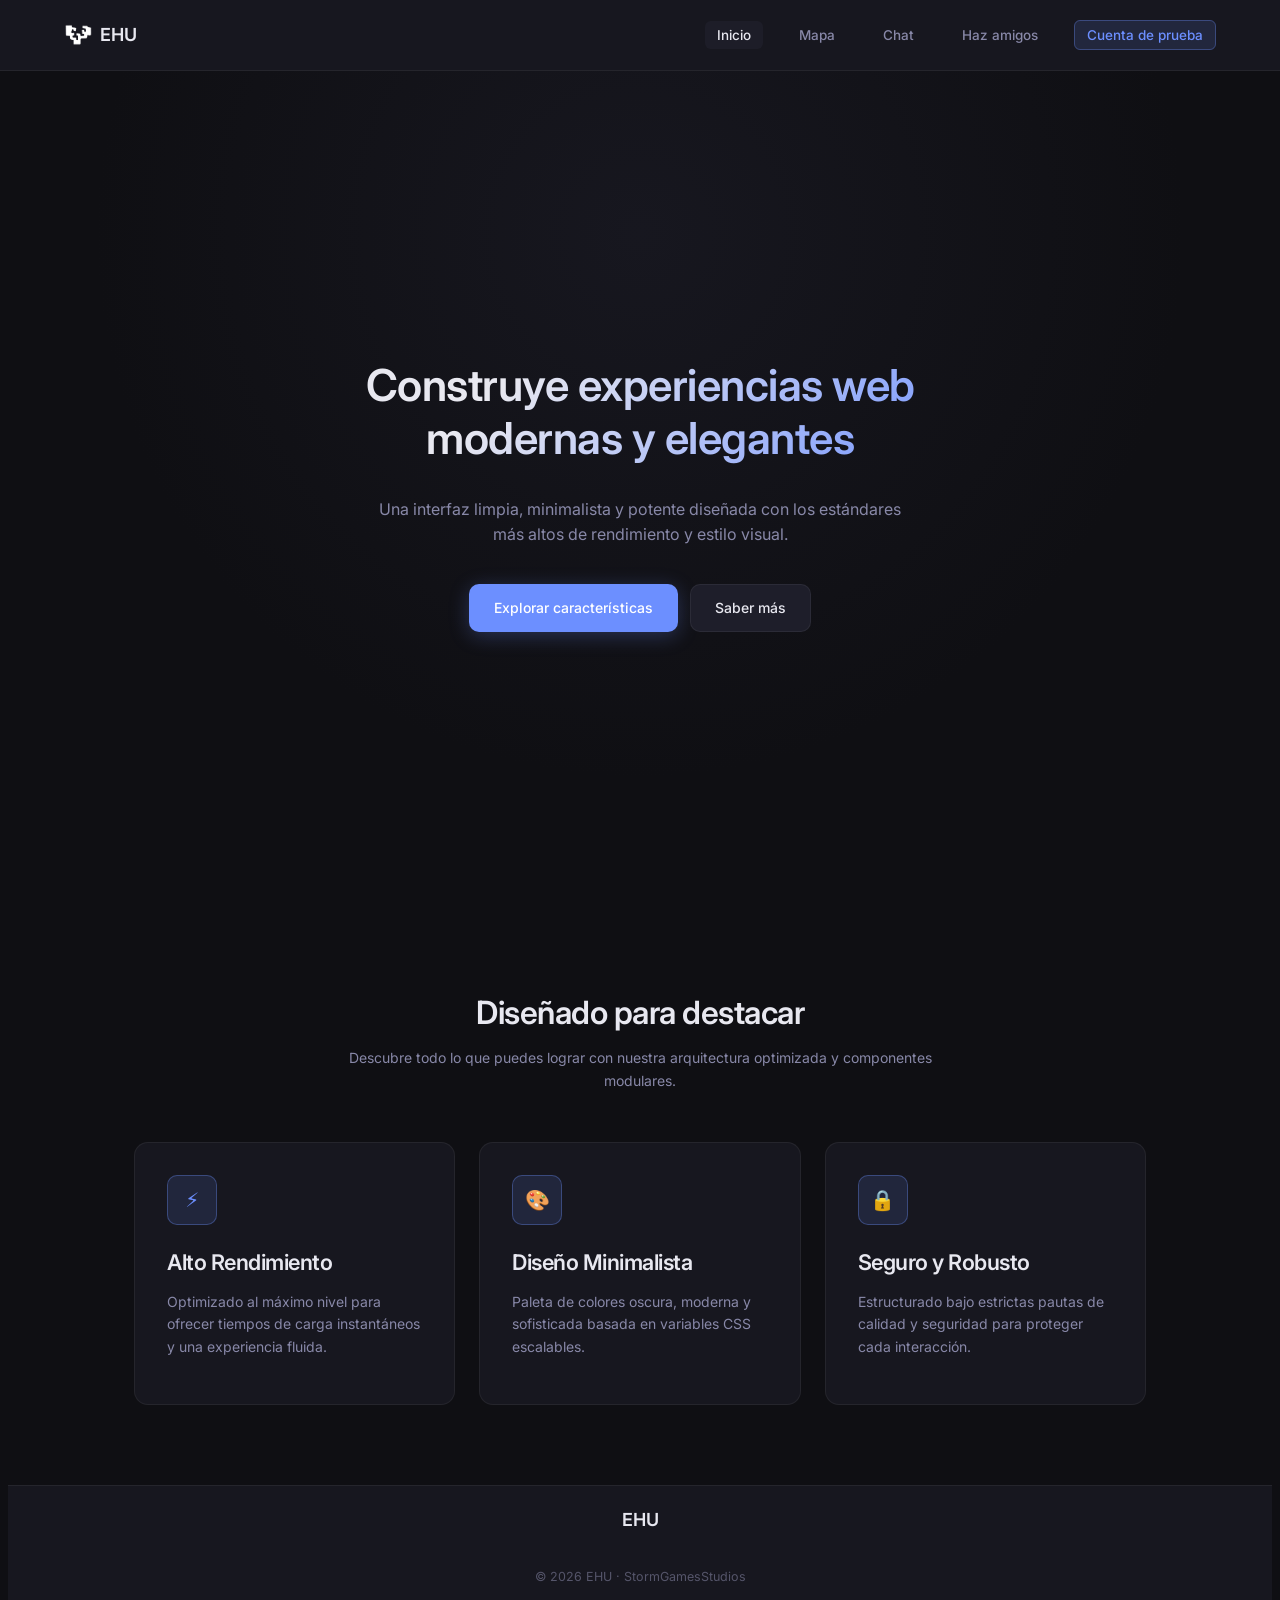
==== index.html @ b41dc415 "Act 1" ====
<!DOCTYPE html>
<html lang="es">

<head>
    <meta charset="UTF-8">
    <meta name="viewport" content="width=device-width, initial-scale=1.0">
    <title>Inicio · EHU</title>
    <link rel="preconnect" href="https://fonts.googleapis.com">
    <link rel="preconnect" href="https://fonts.gstatic.com" crossorigin>
    <link href="https://fonts.googleapis.com/css2?family=Inter:wght@300;400;500;600;700&display=swap" rel="stylesheet">
    <link rel="stylesheet" href="style.css">
</head>

<body>

    <!-- HEADER & NAVIGATION -->
    <header>
        <div class="logo">
            <img src="images/ehu-logo.webp" alt="EHU">
            <span>EHU</span>
        </div>
        <nav>
            <ul>
                <li><a href="#" class="active">Inicio</a></li>
                <li><a href="mapa.html">Mapa</a></li>
                <li><a href="chat.html">Chat</a></li>
                <li><a href="hacer-amigos.html">Haz amigos</a></li>
                <li><a href="cuenta.html" class="nav-cta">Cuenta de prueba</a></li>
            </ul>
        </nav>
    </header>

    <!-- MAIN CONTENT -->
    <main>
        <!-- HERO SECTION -->
        <section class="hero">
            <!--
            <div class="hero-badge">
                <svg width="14" height="14" viewBox="0 0 24 24" fill="none" stroke="currentColor" stroke-width="2"
                    stroke-linecap="round" stroke-linejoin="round">
                    <polygon
                        points="12 2 15.09 8.26 22 9.27 17 14.14 18.18 21.02 12 17.77 5.82 21.02 7 14.14 2 9.27 8.91 8.26 12 2">
                    </polygon>
                </svg>
                Nueva Versión Disponible
            </div>
        -->
            <h1>Construye experiencias web modernas y elegantes</h1>
            <p>Una interfaz limpia, minimalista y potente diseñada con los estándares más altos de rendimiento y estilo
                visual.</p>
            <div class="hero-actions">
                <a href="#features" class="btn btn-primary">Explorar características</a>
                <a href="#contact" class="btn btn-secondary">Saber más</a>
            </div>
        </section>

        <!-- FEATURES SECTION -->
        <section id="features">
            <div class="section-header">
                <h2>Diseñado para destacar</h2>
                <p>Descubre todo lo que puedes lograr con nuestra arquitectura optimizada y componentes modulares.</p>
            </div>
            <div class="grid">
                <div class="card">
                    <div class="card-icon">⚡</div>
                    <h3>Alto Rendimiento</h3>
                    <p>Optimizado al máximo nivel para ofrecer tiempos de carga instantáneos y una experiencia fluida.
                    </p>
                </div>
                <div class="card">
                    <div class="card-icon">🎨</div>
                    <h3>Diseño Minimalista</h3>
                    <p>Paleta de colores oscura, moderna y sofisticada basada en variables CSS escalables.</p>
                </div>
                <div class="card">
                    <div class="card-icon">🔒</div>
                    <h3>Seguro y Robusto</h3>
                    <p>Estructurado bajo estrictas pautas de calidad y seguridad para proteger cada interacción.</p>
                </div>
            </div>
        </section>
    </main>

    <!-- FOOTER -->
    <footer id="contact">
        <div class="logo">
            <span>EHU</span>
        </div>
        <p>&copy; 2026 EHU · StormGamesStudios</p>
    </footer>

</body>

</html>
---- style.css ----
/* ─── BASE STYLES & VARIABLES ──────────────────────────────────────────────── */

    {
    margin: 0;
    padding: 0;
    box-sizing: border-box;
}

:root {
    --bg-base: #0f0f13;
    --bg-surface: #17171f;
    --bg-elevated: #1e1e2a;
    --bg-hover: #25253380;
    --border: #ffffff0f;
    --border-focus: #6c8fff55;
    --text-primary: #e8e8f0;
    --text-secondary: #8888a8;
    --text-muted: #55556a;
    --accent: #6c8fff;
    --accent-soft: #6c8fff22;
    --accent-glow: #6c8fff44;
    --purple: #a78bfa;
    --radius-sm: 6px;
    --radius-md: 10px;
    --radius-lg: 14px;
    --header-h: 70px;
}

html {
    scroll-behavior: smooth;
}

body {
    min-height: 100vh;
    background: var(--bg-base);
    color: var(--text-primary);
    font-family: "Inter", system-ui, -apple-system, sans-serif;
    font-size: 14px;
    line-height: 1.6;
    -webkit-font-smoothing: antialiased;
}

/* ─── TYPOGRAPHY ───────────────────────────────────────────────────────────── */
h1,
h2,
h3,
h4,
h5,
h6 {
    color: var(--text-primary);
    font-weight: 600;
    letter-spacing: -0.5px;
}

h1 {
    font-size: 2.75rem;
    line-height: 1.2;
}

h2 {
    font-size: 2rem;
    line-height: 1.3;
}

h3 {
    font-size: 1.35rem;
    line-height: 1.4;
}

p {
    color: var(--text-secondary);
}

a {
    color: var(--accent);
    text-decoration: none;
    transition: color 0.15s ease;
}

a:hover {
    color: var(--purple);
}

/* ─── HEADER & NAVIGATION ──────────────────────────────────────────────────── */
header {
    position: fixed;
    top: 0;
    left: 0;
    right: 0;
    height: var(--header-h);
    background: var(--bg-surface);
    border-bottom: 1px solid var(--border);
    display: flex;
    align-items: center;
    justify-content: space-between;
    padding: 0 5%;
    z-index: 1000;
    backdrop-filter: blur(8px);
}

.logo {
    font-size: 18px;
    font-weight: 600;
    color: var(--text-primary);
    display: flex;
    align-items: center;
    gap: 8px;
}

.logo img {
    width: 28px;
    height: 28px;
    object-fit: contain;
    filter: brightness(0) invert(1);
}

nav ul {
    display: flex;
    list-style: none;
    gap: 24px;
    align-items: center;
}

nav a {
    color: var(--text-secondary);
    font-size: 13.5px;
    font-weight: 500;
    padding: 6px 12px;
    border-radius: var(--radius-sm);
    transition: background 0.15s, color 0.15s;
}

nav a:hover,
nav a.active {
    background: var(--bg-hover);
    color: var(--text-primary);
}

.nav-cta {
    background: var(--accent-soft) !important;
    border: 1px solid var(--border-focus);
    color: var(--accent) !important;
}

.nav-cta:hover {
    background: var(--accent) !important;
    color: #fff !important;
}

/* ─── MAIN LAYOUT & HERO SECTION ───────────────────────────────────────────── */
main {
    margin-top: var(--header-h);
}

.hero {
    min-height: calc(85vh - var(--header-h));
    display: flex;
    flex-direction: column;
    align-items: center;
    justify-content: center;
    text-align: center;
    padding: 60px 20px;
    background: radial-gradient(circle at 50% 20%, #1e1e2a88 0%, transparent 60%);
}

.hero-badge {
    display: inline-flex;
    align-items: center;
    gap: 6px;
    padding: 6px 14px;
    background: var(--bg-elevated);
    border: 1px solid var(--border);
    border-radius: 50px;
    font-size: 12px;
    color: var(--text-secondary);
    margin-bottom: 24px;
}

.hero h1 {
    max-width: 700px;
    margin-bottom: 16px;
    background: linear-gradient(135deg, var(--text-primary) 30%, var(--accent) 100%);
    -webkit-background-clip: text;
    -webkit-text-fill-color: transparent;
}

.hero p {
    max-width: 550px;
    font-size: 16px;
    margin-bottom: 36px;
}

.hero-actions {
    display: flex;
    gap: 12px;
}

/* ─── BUTTONS ──────────────────────────────────────────────────────────────── */
.btn {
    display: inline-flex;
    align-items: center;
    justify-content: center;
    gap: 8px;
    padding: 12px 24px;
    border-radius: var(--radius-md);
    font-size: 14px;
    font-weight: 500;
    font-family: inherit;
    cursor: pointer;
    border: 1px solid transparent;
    transition: background 0.15s, border-color 0.15s, transform 0.1s;
}

.btn:active {
    transform: scale(0.98);
}

.btn-primary {
    background: var(--accent);
    color: #fff;
    box-shadow: 0 4px 20px var(--accent-glow);
}

.btn-primary:hover {
    background: #5b7de8;
}

.btn-secondary {
    background: var(--bg-elevated);
    border-color: var(--border);
    color: var(--text-primary);
}

.btn-secondary:hover {
    background: var(--bg-hover);
    border-color: var(--border-focus);
}

/* ─── SECTIONS & CARDS (FEATURES/GRID) ─────────────────────────────────────── */
section {
    padding: 80px 10%;
}

.section-header {
    text-align: center;
    max-width: 600px;
    margin: 0 auto 50px;
}

.section-header h2 {
    margin-bottom: 12px;
}

.grid {
    display: grid;
    grid-template-columns: repeat(auto-fit, minmax(280px, 1fr));
    gap: 24px;
}

.card {
    background: var(--bg-surface);
    border: 1px solid var(--border);
    border-radius: var(--radius-lg);
    padding: 32px;
    transition: border-color 0.2s, background 0.2s, transform 0.2s;
}

.card:hover {
    background: var(--bg-elevated);
    border-color: var(--border-focus);
    transform: translateY(-4px);
    box-shadow: 0 12px 32px #00000044;
}

.card-icon {
    width: 48px;
    height: 48px;
    border-radius: var(--radius-md);
    background: var(--accent-soft);
    border: 1px solid var(--border-focus);
    display: flex;
    align-items: center;
    justify-content: center;
    color: var(--accent);
    font-size: 20px;
    margin-bottom: 20px;
}

.card h3 {
    margin-bottom: 10px;
}

/* ─── FOOTER ───────────────────────────────────────────────────────────────── */
footer {
    background: var(--bg-surface);
    border-top: 1px solid var(--border);
    padding: 20px;
    display: flex;
    flex-direction: column;
    gap: 20px;
    align-items: center;
    text-align: center;
}

footer p {
    font-size: 12.5px;
    color: var(--text-muted);
}
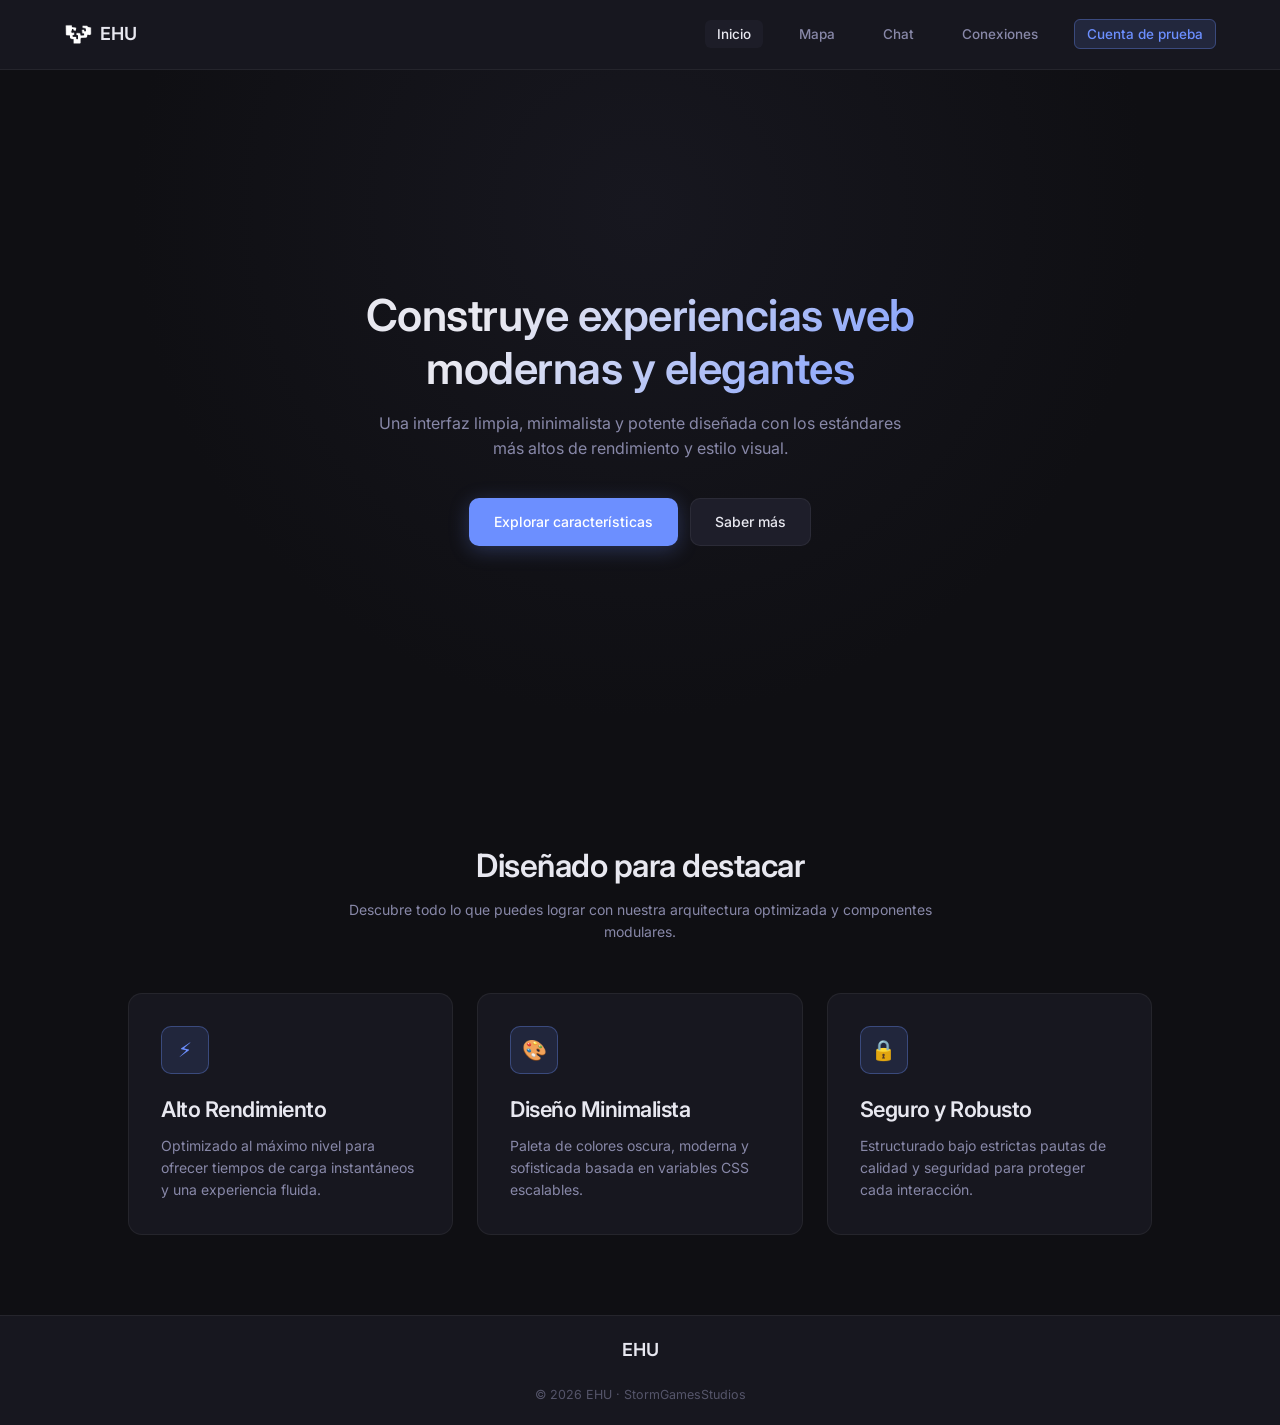
==== commit fd6898d4: "Act 5" ====
--- a/index.html
+++ b/index.html
@@ -24,7 +24,7 @@
                 <li><a href="#" class="active">Inicio</a></li>
                 <li><a href="mapa.html">Mapa</a></li>
                 <li><a href="chat.html">Chat</a></li>
-                <li><a href="hacer-amigos.html">Haz amigos</a></li>
+                <li><a href="conexiones.html">Conexiones</a></li>
                 <li><a href="cuenta.html" class="nav-cta">Cuenta de prueba</a></li>
             </ul>
         </nav>
@@ -88,7 +88,6 @@
         </div>
         <p>&copy; 2026 EHU · StormGamesStudios</p>
     </footer>
-
 </body>
 
 </html>
--- a/style.css
+++ b/style.css
@@ -1,6 +1,6 @@
 /* ─── BASE STYLES & VARIABLES ──────────────────────────────────────────────── */
 
-    {
+* {
     margin: 0;
     padding: 0;
     box-sizing: border-box;
@@ -305,4 +305,784 @@
 footer p {
     font-size: 12.5px;
     color: var(--text-muted);
+}
+
+/* ─── ACCOUNT PAGE ─────────────────────────────────────────────────────────── */
+.account-page {
+    min-height: calc(100vh - var(--header-h));
+    padding: 56px 8% 80px;
+    background: radial-gradient(ellipse at 8% 0%, #26354a55 0%, transparent 34%);
+}
+
+.account-heading {
+    max-width: 1180px;
+    margin: 0 auto 32px;
+    padding: 0;
+    display: flex;
+    align-items: flex-end;
+    justify-content: space-between;
+    gap: 24px;
+}
+
+.account-eyebrow,
+.section-kicker {
+    display: block;
+    margin-bottom: 8px;
+    color: var(--accent);
+    font-size: 11px;
+    font-weight: 700;
+    letter-spacing: 1px;
+    text-transform: uppercase;
+}
+
+.account-heading h1 {
+    margin-bottom: 8px;
+    font-size: 2.25rem;
+}
+
+.account-heading p {
+    font-size: 14px;
+}
+
+.account-status,
+.verified-label {
+    display: inline-flex;
+    align-items: center;
+    gap: 8px;
+    color: #a8d8bd;
+    font-size: 12px;
+    font-weight: 600;
+}
+
+.account-status {
+    padding: 8px 12px;
+    border: 1px solid #6fb68b44;
+    border-radius: var(--radius-sm);
+    background: #6fb68b12;
+}
+
+.account-status span {
+    width: 7px;
+    height: 7px;
+    border-radius: 50%;
+    background: #77c998;
+}
+
+.account-layout {
+    max-width: 1180px;
+    margin: 0 auto;
+    display: grid;
+    grid-template-columns: minmax(230px, 0.75fr) minmax(0, 2fr);
+    align-items: start;
+    gap: 22px;
+}
+
+.account-sidebar,
+.account-section {
+    background: var(--bg-surface);
+    border: 1px solid var(--border);
+    border-radius: var(--radius-md);
+}
+
+.account-sidebar {
+    padding: 26px;
+}
+
+.profile-summary {
+    padding-bottom: 24px;
+    border-bottom: 1px solid var(--border);
+    text-align: center;
+}
+
+.profile-avatar {
+    width: 76px;
+    height: 76px;
+    margin: 0 auto 16px;
+    display: grid;
+    place-items: center;
+    border: 1px solid #6c8fff77;
+    border-radius: 50%;
+    background: linear-gradient(145deg, #314663, #202c3b);
+    color: #e8efff;
+    font-size: 24px;
+    font-weight: 600;
+}
+
+.profile-summary h2 {
+    margin-bottom: 4px;
+    font-size: 18px;
+}
+
+.profile-email {
+    overflow-wrap: anywhere;
+    font-size: 12px;
+}
+
+.profile-tag {
+    display: inline-block;
+    margin-top: 14px;
+    padding: 4px 10px;
+    border-radius: 4px;
+    background: var(--accent-soft);
+    color: #a9bcff;
+    font-size: 11px;
+    font-weight: 600;
+}
+
+.sidebar-detail {
+    padding: 18px 0 0;
+}
+
+.detail-label,
+.profile-field dt {
+    display: block;
+    margin-bottom: 5px;
+    color: var(--text-muted);
+    font-size: 11px;
+    font-weight: 600;
+    text-transform: uppercase;
+}
+
+.sidebar-detail strong {
+    display: block;
+    color: var(--text-primary);
+    font-size: 12px;
+    font-weight: 500;
+    line-height: 1.5;
+}
+
+.account-content {
+    display: grid;
+    gap: 18px;
+}
+
+.account-section {
+    padding: 25px 28px;
+}
+
+.account-section-heading {
+    margin-bottom: 22px;
+    display: flex;
+    align-items: center;
+    justify-content: space-between;
+    gap: 16px;
+}
+
+.account-section-heading .section-kicker {
+    margin-bottom: 4px;
+    font-size: 10px;
+}
+
+.account-section-heading h2 {
+    font-size: 18px;
+    letter-spacing: 0;
+}
+
+.section-note {
+    color: var(--text-muted);
+    font-size: 11px;
+}
+
+.profile-fields {
+    display: grid;
+    grid-template-columns: repeat(2, minmax(0, 1fr));
+    gap: 20px 24px;
+}
+
+.profile-field {
+    min-width: 0;
+}
+
+.profile-field dd {
+    display: flex;
+    align-items: center;
+    flex-wrap: wrap;
+    gap: 8px;
+    color: var(--text-primary);
+    font-size: 13px;
+    overflow-wrap: anywhere;
+}
+
+.verified-label {
+    padding: 2px 7px;
+    border-radius: 3px;
+    background: #6fb68b18;
+    font-size: 10px;
+}
+
+.preference-row {
+    min-height: 70px;
+    padding: 14px 0;
+    display: flex;
+    align-items: center;
+    justify-content: space-between;
+    gap: 16px;
+    border-top: 1px solid var(--border);
+}
+
+.preference-row strong {
+    color: var(--text-primary);
+    font-size: 12px;
+}
+
+.preference-row p {
+    margin-top: 3px;
+    font-size: 11px;
+}
+
+.preference-value {
+    flex: 0 0 auto;
+    color: var(--text-secondary);
+    font-size: 11px;
+}
+
+.account-actions {
+    margin-top: 12px;
+    padding-top: 18px;
+    display: flex;
+    justify-content: flex-end;
+    gap: 10px;
+    border-top: 1px solid var(--border);
+}
+
+.account-actions .btn {
+    padding: 9px 14px;
+    font-size: 12px;
+}
+
+@media (max-width: 760px) {
+    :root {
+        --header-h: 104px;
+    }
+
+    header {
+        flex-direction: column;
+        align-items: center;
+        justify-content: center;
+        gap: 4px;
+        padding: 6px 12px;
+    }
+
+    nav {
+        width: 100%;
+    }
+
+    nav ul {
+        justify-content: space-between;
+        gap: 0;
+    }
+
+    nav a {
+        padding: 5px 4px;
+        font-size: 11px;
+        white-space: nowrap;
+    }
+
+    .account-page {
+        padding: 38px 5% 56px;
+    }
+
+    .account-layout {
+        grid-template-columns: 1fr;
+    }
+
+    .account-sidebar {
+        display: grid;
+        grid-template-columns: repeat(3, minmax(0, 1fr));
+        gap: 0 16px;
+    }
+
+    .profile-summary {
+        grid-column: 1 / -1;
+    }
+}
+
+@media (max-width: 520px) {
+    .account-heading {
+        align-items: flex-start;
+        flex-direction: column;
+    }
+
+    .account-heading h1 {
+        font-size: 1.9rem;
+    }
+
+    .account-sidebar {
+        grid-template-columns: 1fr;
+    }
+
+    .account-section {
+        padding: 21px 18px;
+    }
+
+    .profile-fields {
+        grid-template-columns: 1fr;
+        gap: 17px;
+    }
+
+    .profile-field-wide {
+        grid-column: auto;
+    }
+
+    .account-actions {
+        align-items: stretch;
+        flex-direction: column-reverse;
+    }
+}
+
+/* ─── CHAT DEMO ────────────────────────────────────────────────────────────── */
+.chat-page {
+    min-height: calc(100vh - var(--header-h));
+    padding: 38px 6% 64px;
+    background: radial-gradient(ellipse at 88% 0%, #34463233 0%, transparent 34%);
+}
+
+.chat-titlebar {
+    max-width: 1280px;
+    margin: 0 auto 24px;
+    display: flex;
+    align-items: flex-end;
+    justify-content: space-between;
+    gap: 20px;
+}
+
+.chat-eyebrow {
+    display: block;
+    margin-bottom: 7px;
+    color: #90bd8c;
+    font-size: 10px;
+    font-weight: 700;
+    letter-spacing: 1px;
+    text-transform: uppercase;
+}
+
+.chat-titlebar h1 {
+    margin-bottom: 5px;
+    font-size: 2rem;
+}
+
+.chat-titlebar p {
+    font-size: 13px;
+}
+
+.chat-demo-label {
+    padding: 7px 10px;
+    border: 1px solid #ffffff18;
+    border-radius: var(--radius-sm);
+    color: var(--text-secondary);
+    font-size: 11px;
+    white-space: nowrap;
+}
+
+.chat-workspace {
+    max-width: 1280px;
+    min-height: 620px;
+    height: min(680px, calc(100vh - 225px));
+    margin: 0 auto;
+    display: grid;
+    grid-template-columns: minmax(250px, 0.75fr) minmax(0, 1.8fr);
+    overflow: hidden;
+    background: #15161b;
+    border: 1px solid var(--border);
+    border-radius: var(--radius-md);
+    box-shadow: 0 22px 60px #00000022;
+}
+
+.chat-sidebar {
+    min-width: 0;
+    display: flex;
+    flex-direction: column;
+    background: #17191e;
+    border-right: 1px solid var(--border);
+}
+
+.chat-sidebar-heading {
+    min-height: 68px;
+    padding: 0 20px;
+    display: flex;
+    align-items: center;
+    justify-content: space-between;
+    border-bottom: 1px solid var(--border);
+}
+
+.chat-sidebar-heading h2 {
+    font-size: 14px;
+    letter-spacing: 0;
+}
+
+.chat-sidebar-heading > span {
+    color: var(--text-muted);
+    font-size: 11px;
+}
+
+.chat-search {
+    height: 38px;
+    margin: 14px 14px 8px;
+    padding: 0 10px;
+    display: flex;
+    align-items: center;
+    gap: 8px;
+    border: 1px solid var(--border);
+    border-radius: var(--radius-sm);
+    background: #101115;
+    color: var(--text-muted);
+}
+
+.chat-search > span {
+    font-size: 21px;
+    line-height: 1;
+}
+
+.chat-search input,
+.chat-composer input {
+    width: 100%;
+    min-width: 0;
+    border: 0;
+    outline: 0;
+    background: transparent;
+    color: var(--text-primary);
+    font: inherit;
+}
+
+.chat-search input {
+    font-size: 11px;
+}
+
+.chat-search input::placeholder,
+.chat-composer input::placeholder {
+    color: var(--text-muted);
+}
+
+.conversation-list {
+    display: grid;
+}
+
+.conversation-item {
+    min-width: 0;
+    min-height: 76px;
+    padding: 12px 15px;
+    display: flex;
+    align-items: center;
+    gap: 11px;
+    border-bottom: 1px solid #ffffff08;
+}
+
+.conversation-item.is-active {
+    background: #90bd8c12;
+    box-shadow: inset 2px 0 #90bd8c;
+}
+
+.chat-avatar {
+    width: 38px;
+    height: 38px;
+    flex: 0 0 38px;
+    display: grid;
+    place-items: center;
+    border-radius: 50%;
+    color: #15171a;
+    font-size: 11px;
+    font-weight: 700;
+}
+
+.avatar-green {
+    background: #b4d5a7;
+}
+
+.avatar-coral {
+    background: #e4a397;
+}
+
+.avatar-gold {
+    background: #e4c986;
+}
+
+.conversation-copy {
+    min-width: 0;
+    flex: 1;
+}
+
+.conversation-topline {
+    display: flex;
+    align-items: baseline;
+    justify-content: space-between;
+    gap: 8px;
+}
+
+.conversation-topline strong {
+    overflow: hidden;
+    color: var(--text-primary);
+    font-size: 11px;
+    text-overflow: ellipsis;
+    white-space: nowrap;
+}
+
+.conversation-topline time {
+    flex: 0 0 auto;
+    color: var(--text-muted);
+    font-size: 9px;
+}
+
+.conversation-copy p {
+    overflow: hidden;
+    margin-top: 4px;
+    font-size: 10px;
+    text-overflow: ellipsis;
+    white-space: nowrap;
+}
+
+.chat-campus-note {
+    margin-top: auto;
+    padding: 16px;
+    display: flex;
+    align-items: center;
+    gap: 8px;
+    border-top: 1px solid var(--border);
+    color: var(--text-muted);
+    font-size: 10px;
+}
+
+.campus-note-dot,
+.online-dot {
+    width: 7px;
+    height: 7px;
+    display: inline-block;
+    border-radius: 50%;
+    background: #90bd8c;
+}
+
+.chat-thread {
+    min-width: 0;
+    padding: 0;
+    display: flex;
+    flex-direction: column;
+}
+
+.thread-header {
+    min-height: 68px;
+    padding: 0 24px;
+    display: flex;
+    align-items: center;
+    gap: 12px;
+    border-bottom: 1px solid var(--border);
+}
+
+.thread-person {
+    min-width: 0;
+}
+
+.thread-person h2 {
+    font-size: 12px;
+    letter-spacing: 0;
+}
+
+.thread-person p {
+    display: flex;
+    align-items: center;
+    gap: 6px;
+    margin-top: 2px;
+    font-size: 10px;
+}
+
+.thread-person .online-dot {
+    width: 6px;
+    height: 6px;
+}
+
+.thread-campus {
+    margin-left: auto;
+    color: var(--text-muted);
+    font-size: 10px;
+}
+
+.message-stream {
+    min-height: 0;
+    flex: 1;
+    padding: 24px clamp(16px, 5vw, 64px);
+    display: flex;
+    flex-direction: column;
+    align-items: flex-start;
+    gap: 18px;
+    overflow-y: auto;
+}
+
+.message-date {
+    width: 100%;
+    margin: 2px 0 6px;
+    display: flex;
+    align-items: center;
+    gap: 12px;
+    color: var(--text-muted);
+    font-size: 9px;
+}
+
+.message-date::before,
+.message-date::after {
+    height: 1px;
+    flex: 1;
+    content: "";
+    background: var(--border);
+}
+
+.message-group {
+    max-width: min(76%, 430px);
+    display: flex;
+    flex-direction: column;
+    gap: 5px;
+}
+
+.sent-group {
+    align-self: flex-end;
+    align-items: flex-end;
+}
+
+.message-author,
+.message-group time {
+    color: var(--text-muted);
+    font-size: 9px;
+}
+
+.message-bubble {
+    padding: 11px 14px;
+    border: 1px solid #ffffff0c;
+    border-radius: 4px 12px 12px 12px;
+    background: #22242a;
+    color: var(--text-primary);
+    font-size: 12px;
+    line-height: 1.55;
+    overflow-wrap: anywhere;
+}
+
+.sent-group .message-bubble {
+    border-color: #90bd8c25;
+    border-radius: 12px 4px 12px 12px;
+    background: #758f6330;
+}
+
+.thread-prompt {
+    align-self: center;
+    margin-top: 4px;
+    padding: 7px 10px;
+    border-radius: 4px;
+    background: #ffffff08;
+    color: var(--text-muted);
+    font-size: 9px;
+    text-align: center;
+}
+
+.chat-composer {
+    min-height: 64px;
+    margin: 0 20px 18px;
+    padding: 8px 9px 8px 14px;
+    display: flex;
+    align-items: center;
+    gap: 12px;
+    border: 1px solid var(--border);
+    border-radius: var(--radius-sm);
+    background: #111216;
+}
+
+.chat-composer input {
+    font-size: 11px;
+}
+
+.chat-composer button {
+    min-height: 36px;
+    padding: 0 14px;
+    display: inline-flex;
+    align-items: center;
+    gap: 8px;
+    border: 0;
+    border-radius: 4px;
+    background: #90bd8c;
+    color: #172016;
+    font: inherit;
+    font-size: 11px;
+    font-weight: 700;
+    cursor: default;
+}
+
+.chat-composer button span {
+    font-size: 15px;
+}
+
+@media (max-width: 760px) {
+    .chat-page {
+        padding: 30px 4% 44px;
+    }
+
+    .chat-workspace {
+        height: auto;
+        min-height: 630px;
+        grid-template-columns: minmax(190px, 0.75fr) minmax(0, 1.5fr);
+    }
+
+    .chat-sidebar-heading {
+        padding: 0 14px;
+    }
+
+    .conversation-item {
+        padding: 10px;
+    }
+
+    .thread-header {
+        padding: 0 14px;
+    }
+
+    .message-stream {
+        padding: 20px 16px;
+    }
+
+    .chat-composer {
+        margin: 0 12px 12px;
+    }
+}
+
+@media (max-width: 520px) {
+    .chat-titlebar {
+        align-items: flex-start;
+        flex-direction: column;
+        gap: 12px;
+    }
+
+    .chat-workspace {
+        min-height: 680px;
+        grid-template-columns: 1fr;
+        grid-template-rows: auto minmax(430px, 1fr);
+    }
+
+    .chat-sidebar {
+        border-right: 0;
+        border-bottom: 1px solid var(--border);
+    }
+
+    .chat-sidebar-heading {
+        min-height: 48px;
+    }
+
+    .chat-search,
+    .chat-campus-note,
+    .conversation-item:not(.is-active) {
+        display: none;
+    }
+
+    .conversation-item {
+        min-height: 64px;
+        padding: 10px 14px;
+    }
+
+    .thread-campus {
+        display: none;
+    }
+
+    .message-group {
+        max-width: 88%;
+    }
+
+    .chat-composer {
+        gap: 7px;
+    }
+
+    .chat-composer button {
+        padding: 0 10px;
+    }
 }
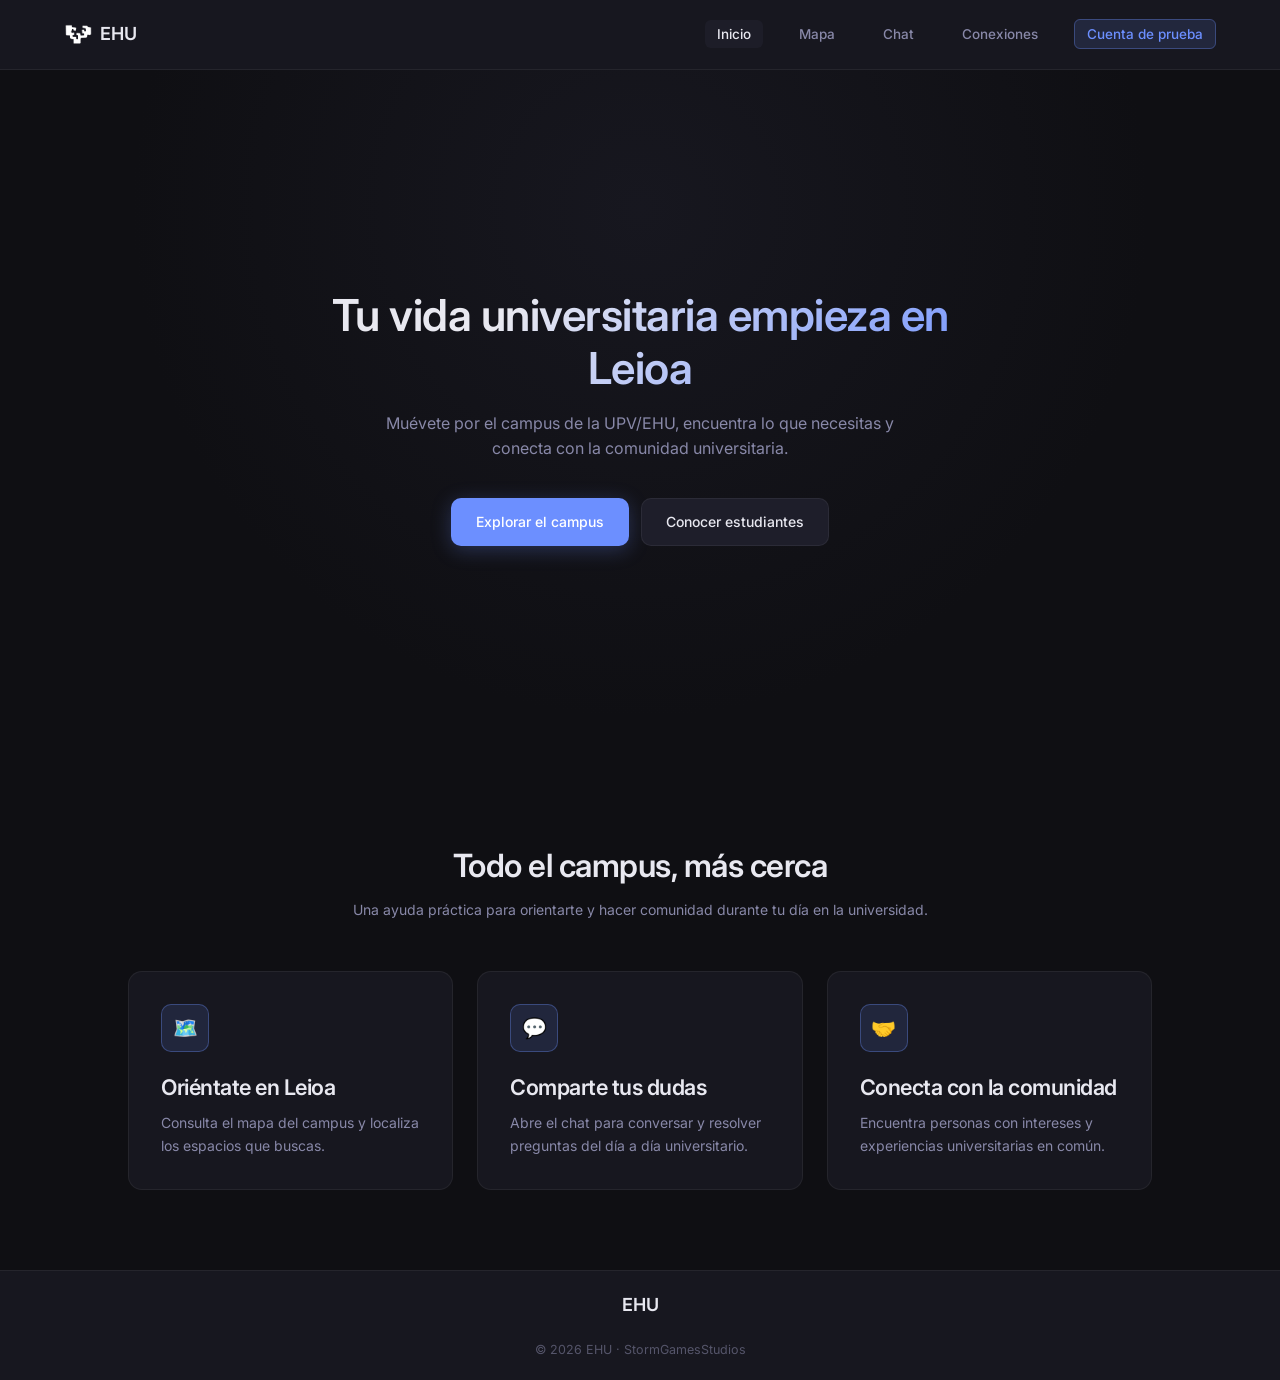
==== commit 7696db00: "Act 8" ====
--- a/index.html
+++ b/index.html
@@ -32,50 +32,35 @@
 
     <!-- MAIN CONTENT -->
     <main>
-        <!-- HERO SECTION -->
         <section class="hero">
-            <!--
-            <div class="hero-badge">
-                <svg width="14" height="14" viewBox="0 0 24 24" fill="none" stroke="currentColor" stroke-width="2"
-                    stroke-linecap="round" stroke-linejoin="round">
-                    <polygon
-                        points="12 2 15.09 8.26 22 9.27 17 14.14 18.18 21.02 12 17.77 5.82 21.02 7 14.14 2 9.27 8.91 8.26 12 2">
-                    </polygon>
-                </svg>
-                Nueva Versión Disponible
-            </div>
-        -->
-            <h1>Construye experiencias web modernas y elegantes</h1>
-            <p>Una interfaz limpia, minimalista y potente diseñada con los estándares más altos de rendimiento y estilo
-                visual.</p>
+            <h1>Tu vida universitaria empieza en Leioa</h1>
+            <p>Muévete por el campus de la UPV/EHU, encuentra lo que necesitas y conecta con la comunidad universitaria.</p>
             <div class="hero-actions">
-                <a href="#features" class="btn btn-primary">Explorar características</a>
-                <a href="#contact" class="btn btn-secondary">Saber más</a>
+                <a href="mapa.html" class="btn btn-primary">Explorar el campus</a>
+                <a href="conexiones.html" class="btn btn-secondary">Conocer estudiantes</a>
             </div>
         </section>
 
-        <!-- FEATURES SECTION -->
         <section id="features">
             <div class="section-header">
-                <h2>Diseñado para destacar</h2>
-                <p>Descubre todo lo que puedes lograr con nuestra arquitectura optimizada y componentes modulares.</p>
+                <h2>Todo el campus, más cerca</h2>
+                <p>Una ayuda práctica para orientarte y hacer comunidad durante tu día en la universidad.</p>
             </div>
             <div class="grid">
                 <div class="card">
-                    <div class="card-icon">⚡</div>
-                    <h3>Alto Rendimiento</h3>
-                    <p>Optimizado al máximo nivel para ofrecer tiempos de carga instantáneos y una experiencia fluida.
-                    </p>
+                    <div class="card-icon">🗺️</div>
+                    <h3>Oriéntate en Leioa</h3>
+                    <p>Consulta el mapa del campus y localiza los espacios que buscas.</p>
                 </div>
                 <div class="card">
-                    <div class="card-icon">🎨</div>
-                    <h3>Diseño Minimalista</h3>
-                    <p>Paleta de colores oscura, moderna y sofisticada basada en variables CSS escalables.</p>
+                    <div class="card-icon">💬</div>
+                    <h3>Comparte tus dudas</h3>
+                    <p>Abre el chat para conversar y resolver preguntas del día a día universitario.</p>
                 </div>
                 <div class="card">
-                    <div class="card-icon">🔒</div>
-                    <h3>Seguro y Robusto</h3>
-                    <p>Estructurado bajo estrictas pautas de calidad y seguridad para proteger cada interacción.</p>
+                    <div class="card-icon">🤝</div>
+                    <h3>Conecta con la comunidad</h3>
+                    <p>Encuentra personas con intereses y experiencias universitarias en común.</p>
                 </div>
             </div>
         </section>
--- a/style.css
+++ b/style.css
@@ -400,12 +400,20 @@
     margin: 0 auto 16px;
     display: grid;
     place-items: center;
+    overflow: hidden;
     border: 1px solid #6c8fff77;
     border-radius: 50%;
     background: linear-gradient(145deg, #314663, #202c3b);
     color: #e8efff;
     font-size: 24px;
     font-weight: 600;
+}
+
+.profile-avatar img {
+    width: 100%;
+    height: 100%;
+    border-radius: inherit;
+    object-fit: cover;
 }
 
 .profile-summary h2 {
@@ -630,48 +638,11 @@
     }
 }
 
-/* ─── CHAT DEMO ────────────────────────────────────────────────────────────── */
+/* ─── CHAT ─────────────────────────────────────────────────────────────────── */
 .chat-page {
     min-height: calc(100vh - var(--header-h));
-    padding: 38px 6% 64px;
+    padding: 28px 6% 48px;
     background: radial-gradient(ellipse at 88% 0%, #34463233 0%, transparent 34%);
-}
-
-.chat-titlebar {
-    max-width: 1280px;
-    margin: 0 auto 24px;
-    display: flex;
-    align-items: flex-end;
-    justify-content: space-between;
-    gap: 20px;
-}
-
-.chat-eyebrow {
-    display: block;
-    margin-bottom: 7px;
-    color: #90bd8c;
-    font-size: 10px;
-    font-weight: 700;
-    letter-spacing: 1px;
-    text-transform: uppercase;
-}
-
-.chat-titlebar h1 {
-    margin-bottom: 5px;
-    font-size: 2rem;
-}
-
-.chat-titlebar p {
-    font-size: 13px;
-}
-
-.chat-demo-label {
-    padding: 7px 10px;
-    border: 1px solid #ffffff18;
-    border-radius: var(--radius-sm);
-    color: var(--text-secondary);
-    font-size: 11px;
-    white-space: nowrap;
 }
 
 .chat-workspace {
@@ -1038,12 +1009,6 @@
 }
 
 @media (max-width: 520px) {
-    .chat-titlebar {
-        align-items: flex-start;
-        flex-direction: column;
-        gap: 12px;
-    }
-
     .chat-workspace {
         min-height: 680px;
         grid-template-columns: 1fr;
@@ -1085,4 +1050,598 @@
     .chat-composer button {
         padding: 0 10px;
     }
+}
+
+/* ─── CONNECTION DISCOVERY ─────────────────────────────────────────────────── */
+.connections-page {
+    min-height: calc(100vh - var(--header-h));
+    padding: 38px 5% 64px;
+    background: radial-gradient(ellipse at 82% 0%, #46533830 0%, transparent 34%);
+}
+
+.connections-heading,
+.connections-layout {
+    max-width: 1320px;
+    margin: 0 auto;
+}
+
+.connections-heading {
+    margin-bottom: 28px;
+    padding: 0;
+    display: flex;
+    align-items: flex-end;
+    justify-content: space-between;
+    gap: 24px;
+}
+
+.connections-eyebrow,
+.filter-kicker,
+.results-kicker {
+    display: block;
+    margin-bottom: 7px;
+    color: #a5c07d;
+    font-size: 10px;
+    font-weight: 700;
+    letter-spacing: 1px;
+    text-transform: uppercase;
+}
+
+.connections-heading h1 {
+    margin-bottom: 7px;
+    font-size: 2.15rem;
+}
+
+.connections-heading p {
+    font-size: 13px;
+}
+
+.student-context {
+    display: flex;
+    align-items: center;
+    gap: 9px;
+    color: var(--text-secondary);
+    font-size: 11px;
+}
+
+.context-avatar {
+    width: 32px;
+    height: 32px;
+    display: grid;
+    place-items: center;
+    border: 1px solid #a5c07d44;
+    border-radius: 50%;
+    background: #a5c07d18;
+    color: #c5d8a8;
+    font-size: 10px;
+    font-weight: 700;
+}
+
+.connections-layout {
+    display: grid;
+    grid-template-columns: minmax(230px, 270px) minmax(0, 1fr);
+    align-items: start;
+    gap: 26px;
+}
+
+.connections-results {
+    min-width: 0;
+    padding: 0;
+}
+
+.connections-filters {
+    padding: 20px;
+    border: 1px solid var(--border);
+    border-radius: var(--radius-md);
+    background: #17191e;
+}
+
+.filters-header,
+.results-header {
+    margin-bottom: 17px;
+    display: flex;
+    align-items: center;
+    justify-content: space-between;
+    gap: 12px;
+}
+
+.filter-kicker,
+.results-kicker {
+    margin-bottom: 4px;
+    font-size: 9px;
+}
+
+.filters-header h2,
+.results-header h2 {
+    font-size: 17px;
+    letter-spacing: 0;
+}
+
+.reset-filters {
+    padding: 6px 0 6px 8px;
+    border: 0;
+    background: transparent;
+    color: #b5c994;
+    font: inherit;
+    font-size: 10px;
+    cursor: pointer;
+}
+
+.reset-filters:hover {
+    color: #d1e4b0;
+}
+
+.filter-search {
+    height: 38px;
+    margin-bottom: 19px;
+    padding: 0 10px;
+    display: flex;
+    align-items: center;
+    gap: 8px;
+    border: 1px solid var(--border);
+    border-radius: var(--radius-sm);
+    background: #101115;
+    color: var(--text-muted);
+}
+
+.filter-search > span {
+    font-size: 20px;
+    line-height: 1;
+}
+
+.filter-search input {
+    width: 100%;
+    min-width: 0;
+    border: 0;
+    outline: 0;
+    background: transparent;
+    color: var(--text-primary);
+    font: inherit;
+    font-size: 11px;
+}
+
+.filter-search input::placeholder {
+    color: var(--text-muted);
+}
+
+.filter-group {
+    margin: 0 0 18px;
+    padding: 0;
+    border: 0;
+}
+
+.filter-group legend,
+.filter-select-group label {
+    margin-bottom: 9px;
+    color: var(--text-primary);
+    font-size: 11px;
+    font-weight: 600;
+}
+
+.filter-option {
+    min-height: 36px;
+    display: grid;
+    grid-template-columns: 16px minmax(0, 1fr);
+    align-items: center;
+    column-gap: 8px;
+    color: var(--text-secondary);
+    font-size: 11px;
+    cursor: pointer;
+}
+
+.filter-option input {
+    width: 14px;
+    height: 14px;
+    margin: 0;
+    accent-color: #a5c07d;
+}
+
+.filter-option span {
+    color: var(--text-primary);
+}
+
+.filter-option small {
+    grid-column: 2;
+    margin-top: -5px;
+    color: var(--text-muted);
+    font-size: 9px;
+}
+
+.compact-option {
+    min-height: 30px;
+}
+
+.filter-select-group {
+    margin-bottom: 15px;
+}
+
+.filter-select-group label {
+    display: block;
+}
+
+.filter-select-group select {
+    width: 100%;
+    height: 38px;
+    padding: 0 9px;
+    border: 1px solid var(--border);
+    border-radius: var(--radius-sm);
+    background: #101115;
+    color: var(--text-primary);
+    font: inherit;
+    font-size: 10px;
+}
+
+.privacy-note {
+    margin-top: 18px;
+    padding-top: 14px;
+    display: flex;
+    align-items: center;
+    gap: 7px;
+    border-top: 1px solid var(--border);
+    color: var(--text-muted);
+    font-size: 9px;
+}
+
+.privacy-note span {
+    color: #a5c07d;
+    font-size: 8px;
+}
+
+.results-header {
+    min-height: 55px;
+    margin-bottom: 16px;
+}
+
+.results-header h2 {
+    font-size: 19px;
+}
+
+.results-count {
+    color: var(--text-secondary);
+    font-size: 10px;
+}
+
+.profile-grid {
+    display: grid;
+    grid-template-columns: repeat(2, minmax(0, 1fr));
+    gap: 18px;
+}
+
+.connection-card {
+    min-width: 0;
+    overflow: hidden;
+    border: 1px solid var(--border);
+    border-radius: var(--radius-md);
+    background: #17191e;
+    transition: border-color 0.2s, transform 0.2s;
+}
+
+.connection-card:hover {
+    transform: translateY(-3px);
+    border-color: #a5c07d55;
+}
+
+.connection-card[hidden] {
+    display: none;
+}
+
+.profile-photo {
+    position: relative;
+    height: 190px;
+    overflow: hidden;
+    background: #242a27;
+}
+
+.profile-photo::after {
+    position: absolute;
+    inset: 35% 0 0;
+    content: "";
+    background: linear-gradient(transparent, #11131899);
+    pointer-events: none;
+}
+
+.profile-photo img {
+    width: 100%;
+    height: 100%;
+    display: block;
+    object-fit: cover;
+    object-position: center 38%;
+    filter: saturate(0.78);
+}
+
+.photo-mikel img {
+    object-position: center 35%;
+}
+
+.profile-location,
+.photo-index {
+    position: absolute;
+    z-index: 1;
+    bottom: 12px;
+    color: #fff;
+    font-size: 9px;
+    text-shadow: 0 1px 4px #000;
+}
+
+.profile-location {
+    left: 13px;
+}
+
+.photo-index {
+    right: 13px;
+    color: #ffffffbd;
+}
+
+.connection-card-body {
+    padding: 15px;
+}
+
+.profile-name-row {
+    display: flex;
+    align-items: baseline;
+    justify-content: space-between;
+    gap: 8px;
+}
+
+.profile-name-row h3 {
+    min-width: 0;
+    overflow: hidden;
+    font-size: 15px;
+    text-overflow: ellipsis;
+    white-space: nowrap;
+}
+
+.profile-name-row h3 span {
+    color: var(--text-secondary);
+    font-size: 12px;
+    font-weight: 400;
+}
+
+.profile-online {
+    flex: 0 0 auto;
+    display: flex;
+    align-items: center;
+    gap: 5px;
+    color: #a5c07d;
+    font-size: 9px;
+}
+
+.profile-online i {
+    width: 6px;
+    height: 6px;
+    border-radius: 50%;
+    background: #a5c07d;
+}
+
+.profile-degree {
+    margin-top: 3px;
+    color: #c3cead;
+    font-size: 10px;
+}
+
+.profile-degree span {
+    padding: 0 3px;
+    color: var(--text-muted);
+}
+
+.profile-bio {
+    min-height: 45px;
+    margin-top: 12px;
+    font-size: 10px;
+    line-height: 1.55;
+}
+
+.interest-tags {
+    min-height: 48px;
+    margin-top: 10px;
+    display: flex;
+    align-content: flex-start;
+    flex-wrap: wrap;
+    gap: 5px;
+}
+
+.interest-tags span {
+    padding: 4px 7px;
+    border: 1px solid #a5c07d22;
+    border-radius: 3px;
+    background: #a5c07d0c;
+    color: #c0c9ac;
+    font-size: 8px;
+}
+
+.profile-actions {
+    margin-top: 12px;
+    padding-top: 12px;
+    display: flex;
+    justify-content: space-between;
+    align-items: center;
+    gap: 10px;
+    border-top: 1px solid var(--border);
+}
+
+.pass-button,
+.connect-button {
+    min-height: 36px;
+    border-radius: 4px;
+    font: inherit;
+    cursor: pointer;
+}
+
+.pass-button {
+    width: 36px;
+    border: 1px solid var(--border);
+    background: transparent;
+    color: var(--text-secondary);
+    font-size: 21px;
+    line-height: 1;
+}
+
+.pass-button:hover {
+    border-color: #e4a39766;
+    color: #e4a397;
+}
+
+.connect-button {
+    min-width: 130px;
+    padding: 0 13px;
+    border: 1px solid #a5c07d44;
+    background: #a5c07d;
+    color: #1a2015;
+    font-size: 10px;
+    font-weight: 700;
+}
+
+.connect-button > span {
+    margin-right: 4px;
+    font-size: 14px;
+}
+
+.connect-button:hover {
+    background: #bfd49a;
+}
+
+.connect-button.is-connected {
+    border-color: #a5c07d44;
+    background: #a5c07d18;
+    color: #bdd396;
+    cursor: default;
+}
+
+.empty-results {
+    margin-top: 24px;
+    padding: 32px 20px;
+    border: 1px dashed #ffffff20;
+    border-radius: var(--radius-sm);
+    color: var(--text-secondary);
+    font-size: 12px;
+    text-align: center;
+}
+
+.demo-disclaimer {
+    margin-top: 16px;
+    color: var(--text-muted);
+    font-size: 9px;
+    text-align: right;
+}
+
+@media (max-width: 900px) {
+    .connections-layout {
+        grid-template-columns: minmax(210px, 250px) minmax(0, 1fr);
+        gap: 16px;
+    }
+
+    .connections-filters {
+        padding: 15px;
+    }
+
+    .profile-grid {
+        grid-template-columns: 1fr;
+    }
+
+    .profile-photo {
+        height: 220px;
+    }
+}
+
+@media (max-width: 650px) {
+    .connections-page {
+        padding: 30px 4% 48px;
+    }
+
+    .connections-heading {
+        align-items: flex-start;
+    }
+
+    .connections-heading h1 {
+        font-size: 1.8rem;
+    }
+
+    .student-context {
+        display: none;
+    }
+
+    .connections-layout {
+        grid-template-columns: 1fr;
+    }
+
+    .connections-filters {
+        padding: 15px;
+    }
+
+    .filters-header {
+        margin-bottom: 13px;
+    }
+
+    .filter-group {
+        display: grid;
+        grid-template-columns: repeat(2, minmax(0, 1fr));
+        column-gap: 10px;
+    }
+
+    .filter-group legend {
+        grid-column: 1 / -1;
+    }
+
+    .filter-option {
+        font-size: 10px;
+    }
+
+    .transport-group {
+        grid-template-columns: repeat(2, minmax(0, 1fr));
+    }
+
+    .filter-select-group select {
+        font-size: 11px;
+    }
+
+    .profile-grid {
+        grid-template-columns: repeat(2, minmax(0, 1fr));
+        gap: 12px;
+    }
+
+    .profile-photo {
+        height: 160px;
+    }
+
+    .connection-card-body {
+        padding: 11px;
+    }
+
+    .profile-name-row {
+        align-items: flex-start;
+        flex-direction: column;
+        gap: 3px;
+    }
+
+    .profile-name-row h3 {
+        max-width: 100%;
+        font-size: 13px;
+    }
+
+    .profile-bio {
+        min-height: 0;
+    }
+
+    .interest-tags {
+        min-height: 0;
+    }
+
+    .connect-button {
+        min-width: 0;
+        flex: 1;
+    }
+}
+
+@media (max-width: 390px) {
+    .profile-grid {
+        grid-template-columns: 1fr;
+    }
+
+    .profile-photo {
+        height: 210px;
+    }
+
+    .profile-name-row {
+        align-items: baseline;
+        flex-direction: row;
+    }
 }
